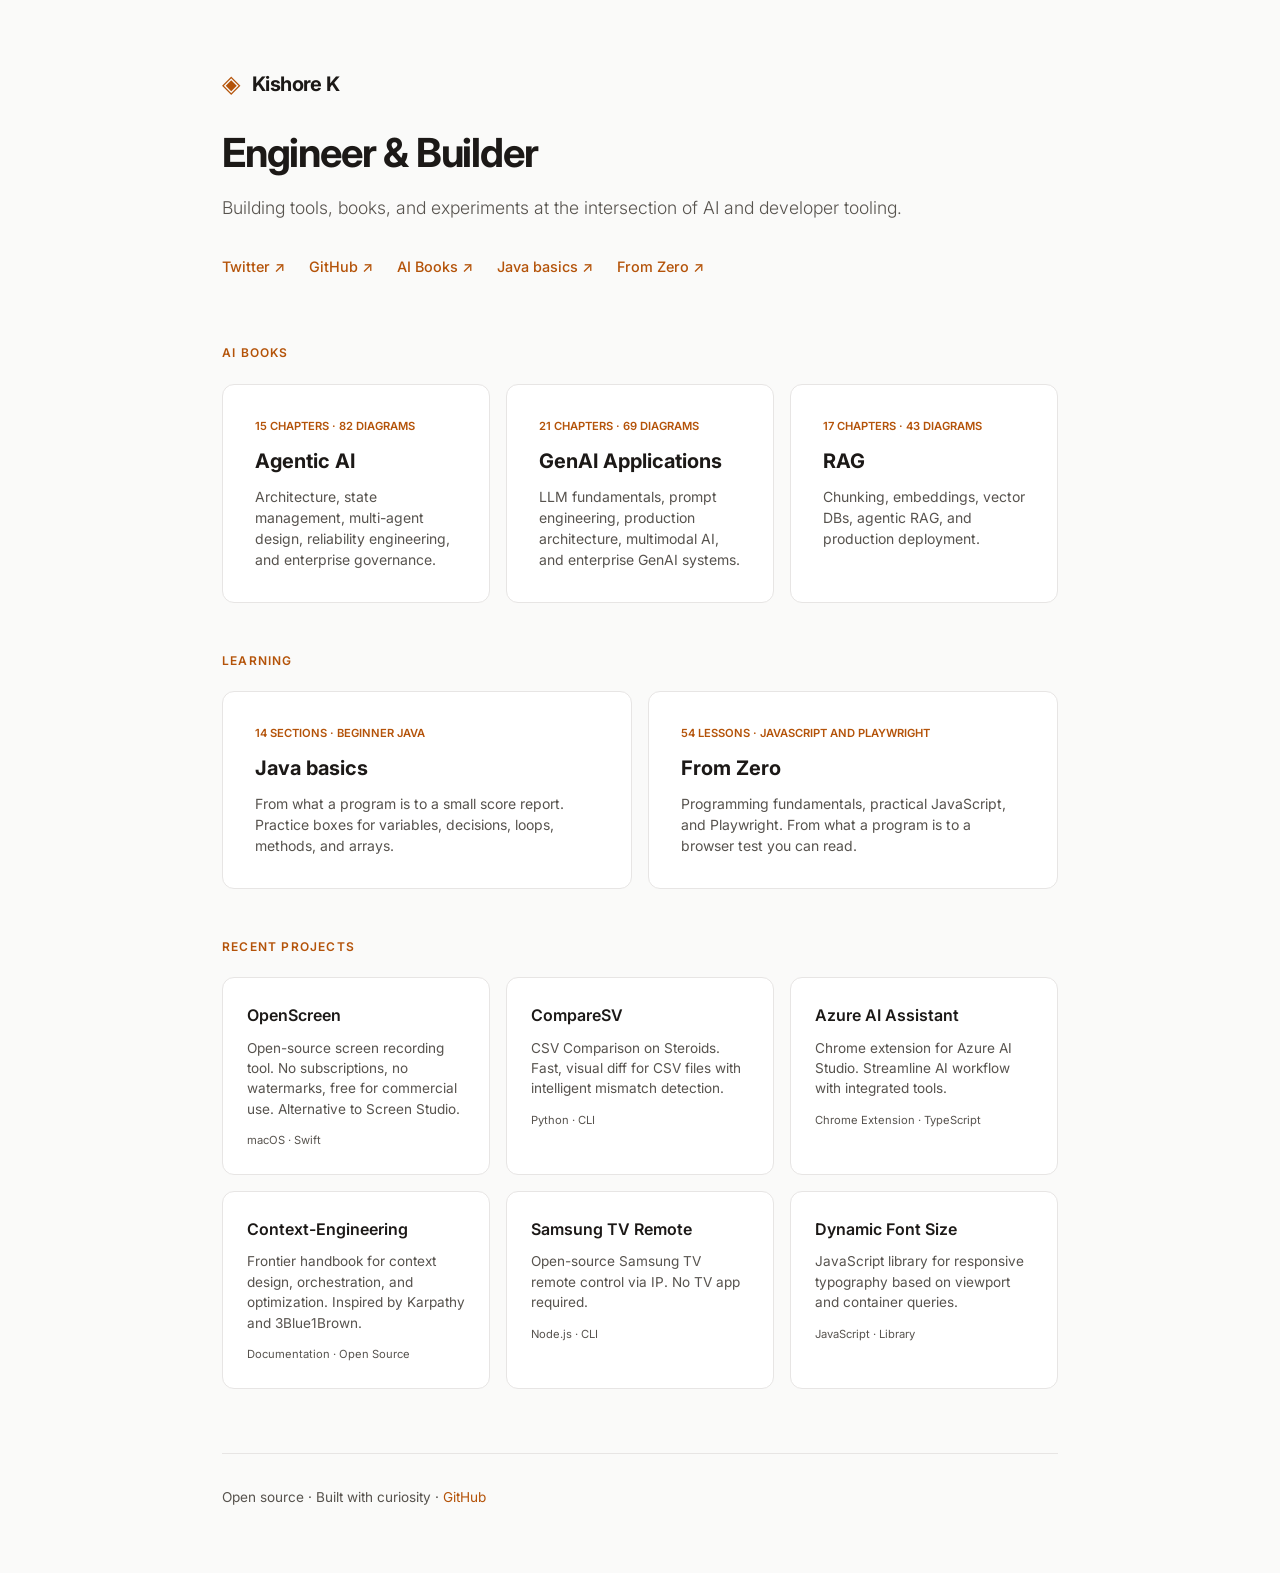
==== index.html @ 55bef1da "Count the operators lesson in From Zero." ====
<!DOCTYPE html>
<html lang="en">
<head>
  <meta charset="UTF-8">
  <meta name="viewport" content="width=device-width, initial-scale=1.0">
  <title>Kishore K - Engineer & Builder</title>
  <link rel="preconnect" href="https://fonts.googleapis.com">
  <link rel="preconnect" href="https://fonts.gstatic.com" crossorigin>
  <link href="https://fonts.googleapis.com/css2?family=Inter:wght@300;400;500;600;700&family=JetBrains+Mono:wght@400;500&display=swap" rel="stylesheet">
  <style>
    :root {
      --bg: #fafaf9;
      --bg-card: #ffffff;
      --text: #1c1917;
      --text-secondary: #57534e;
      --accent: #b45309;
      --accent-light: #fef3c7;
      --border: #e7e5e4;
    }

    * { margin: 0; padding: 0; box-sizing: border-box; }

    body {
      font-family: 'Inter', -apple-system, BlinkMacSystemFont, sans-serif;
      background: var(--bg);
      color: var(--text);
      line-height: 1.7;
      -webkit-font-smoothing: antialiased;
    }

    .container {
      max-width: 900px;
      margin: 0 auto;
      padding: 4rem 2rem;
    }

    header {
      margin-bottom: 4rem;
    }

    .logo {
      display: flex;
      align-items: center;
      gap: 0.75rem;
      margin-bottom: 1.5rem;
    }

    .logo-icon {
      font-size: 1.5rem;
      color: var(--accent);
    }

    .logo-text {
      font-size: 1.25rem;
      font-weight: 700;
      letter-spacing: -0.03em;
    }

    h1 {
      font-size: 2.5rem;
      font-weight: 700;
      letter-spacing: -0.03em;
      line-height: 1.2;
      margin-bottom: 1rem;
    }

    .subtitle {
      color: var(--text-secondary);
      font-size: 1.1rem;
      font-weight: 300;
      margin-bottom: 2rem;
    }

    .links {
      display: flex;
      gap: 1.5rem;
      flex-wrap: wrap;
    }

    .links a {
      color: var(--accent);
      text-decoration: none;
      font-weight: 500;
      font-size: 0.9rem;
      display: flex;
      align-items: center;
      gap: 0.35rem;
    }

    .links a:hover {
      text-decoration: underline;
    }

    .section {
      margin-bottom: 3rem;
    }

    .section-title {
      font-size: 0.75rem;
      font-weight: 600;
      text-transform: uppercase;
      letter-spacing: 0.1em;
      color: var(--accent);
      margin-bottom: 1.25rem;
    }

    .card-grid {
      display: grid;
      grid-template-columns: repeat(auto-fit, minmax(260px, 1fr));
      gap: 1rem;
    }

    .card {
      background: var(--bg-card);
      border: 1px solid var(--border);
      border-radius: 12px;
      padding: 1.5rem;
      text-decoration: none;
      color: inherit;
      transition: transform 0.2s, box-shadow 0.2s;
    }

    .card:hover {
      transform: translateY(-2px);
      box-shadow: 0 8px 30px rgba(0,0,0,0.06);
    }

    .card-title {
      font-size: 1rem;
      font-weight: 600;
      margin-bottom: 0.5rem;
    }

    .card-desc {
      color: var(--text-secondary);
      font-size: 0.85rem;
      line-height: 1.5;
    }

    .card-meta {
      margin-top: 0.75rem;
      font-size: 0.7rem;
      color: var(--text-secondary);
    }

    .book-card {
      background: var(--bg-card);
      border: 1px solid var(--border);
      border-radius: 12px;
      padding: 2rem;
      text-decoration: none;
      color: inherit;
      transition: transform 0.2s, box-shadow 0.2s;
    }

    .book-card:hover {
      transform: translateY(-2px);
      box-shadow: 0 8px 30px rgba(0,0,0,0.06);
    }

    .book-card-meta {
      font-size: 0.7rem;
      font-weight: 600;
      text-transform: uppercase;
      letter: 0.08em;
      color: var(--accent);
      margin-bottom: 0.5rem;
    }

    .book-card-title {
      font-size: 1.25rem;
      font-weight: 700;
      margin-bottom: 0.5rem;
    }

    .book-card-desc {
      color: var(--text-secondary);
      font-size: 0.875rem;
      line-height: 1.5;
    }

    footer {
      margin-top: 4rem;
      padding-top: 2rem;
      border-top: 1px solid var(--border);
      color: var(--text-secondary);
      font-size: 0.85rem;
    }

    footer a {
      color: var(--accent);
      text-decoration: none;
    }

    @media (max-width: 640px) {
      .container { padding: 2rem 1.25rem; }
      h1 { font-size: 1.75rem; }
      .card-grid { grid-template-columns: 1fr; }
    }
  </style>
</head>
<body>
  <div class="container">
    <header>
      <div class="logo">
        <span class="logo-icon">&#9672;</span>
        <span class="logo-text">Kishore K</span>
      </div>
      <h1>Engineer & Builder</h1>
      <p class="subtitle">Building tools, books, and experiments at the intersection of AI and developer tooling.</p>
      <div class="links">
        <a href="https://twitter.com/KishoreK" target="_blank">Twitter &#8599;</a>
        <a href="https://github.com/kishorek" target="_blank">GitHub &#8599;</a>
        <a href="ai-books/">AI Books &#8599;</a>
        <a href="java-basics/">Java basics &#8599;</a>
        <a href="from-zero/">From Zero &#8599;</a>
      </div>
    </header>

    <section class="section">
      <h2 class="section-title">AI Books</h2>
      <div class="card-grid">
        <a href="ai-books/book.html#agentic_ai_book" class="book-card">
          <div class="book-card-meta">15 Chapters &middot; 82 Diagrams</div>
          <div class="book-card-title">Agentic AI</div>
          <div class="book-card-desc">Architecture, state management, multi-agent design, reliability engineering, and enterprise governance.</div>
        </a>
        <a href="ai-books/book.html#GenAI%20Applications" class="book-card">
          <div class="book-card-meta">21 Chapters &middot; 69 Diagrams</div>
          <div class="book-card-title">GenAI Applications</div>
          <div class="book-card-desc">LLM fundamentals, prompt engineering, production architecture, multimodal AI, and enterprise GenAI systems.</div>
        </a>
        <a href="ai-books/book.html#RAG" class="book-card">
          <div class="book-card-meta">17 Chapters &middot; 43 Diagrams</div>
          <div class="book-card-title">RAG</div>
          <div class="book-card-desc">Chunking, embeddings, vector DBs, agentic RAG, and production deployment.</div>
        </a>
      </div>
    </section>

    <section class="section">
      <h2 class="section-title">Learning</h2>
      <div class="card-grid">
        <a href="java-basics/" class="book-card">
          <div class="book-card-meta">14 sections &middot; Beginner Java</div>
          <div class="book-card-title">Java basics</div>
          <div class="book-card-desc">From what a program is to a small score report. Practice boxes for variables, decisions, loops, methods, and arrays.</div>
        </a>
        <a href="from-zero/" class="book-card">
          <div class="book-card-meta">54 lessons &middot; JavaScript and Playwright</div>
          <div class="book-card-title">From Zero</div>
          <div class="book-card-desc">Programming fundamentals, practical JavaScript, and Playwright. From what a program is to a browser test you can read.</div>
        </a>
      </div>
    </section>

    <section class="section">
      <h2 class="section-title">Recent Projects</h2>
      <div class="card-grid">
        <a href="https://github.com/kishorek/openscreen" class="card" target="_blank">
          <div class="card-title">OpenScreen</div>
          <div class="card-desc">Open-source screen recording tool. No subscriptions, no watermarks, free for commercial use. Alternative to Screen Studio.</div>
          <div class="card-meta">macOS &middot; Swift</div>
        </a>
        <a href="https://github.com/kishorek/comparesv" class="card" target="_blank">
          <div class="card-title">CompareSV</div>
          <div class="card-desc">CSV Comparison on Steroids. Fast, visual diff for CSV files with intelligent mismatch detection.</div>
          <div class="card-meta">Python &middot; CLI</div>
        </a>
        <a href="https://github.com/kishorek/azure-ai-assistant" class="card" target="_blank">
          <div class="card-title">Azure AI Assistant</div>
          <div class="card-desc">Chrome extension for Azure AI Studio. Streamline AI workflow with integrated tools.</div>
          <div class="card-meta">Chrome Extension &middot; TypeScript</div>
        </a>
        <a href="https://github.com/kishorek/Context-Engineering" class="card" target="_blank">
          <div class="card-title">Context-Engineering</div>
          <div class="card-desc">Frontier handbook for context design, orchestration, and optimization. Inspired by Karpathy and 3Blue1Brown.</div>
          <div class="card-meta">Documentation &middot; Open Source</div>
        </a>
        <a href="https://github.com/kishorek/samsung-tv-remote" class="card" target="_blank">
          <div class="card-title">Samsung TV Remote</div>
          <div class="card-desc">Open-source Samsung TV remote control via IP. No TV app required.</div>
          <div class="card-meta">Node.js &middot; CLI</div>
        </a>
        <a href="https://github.com/kishorek/dynamic-font-size-js" class="card" target="_blank">
          <div class="card-title">Dynamic Font Size</div>
          <div class="card-desc">JavaScript library for responsive typography based on viewport and container queries.</div>
          <div class="card-meta">JavaScript &middot; Library</div>
        </a>
      </div>
    </section>

    <footer>
      <p>Open source &middot; Built with curiosity &middot; <a href="https://github.com/kishorek" target="_blank">GitHub</a></p>
    </footer>
  </div>
</body>
</html>
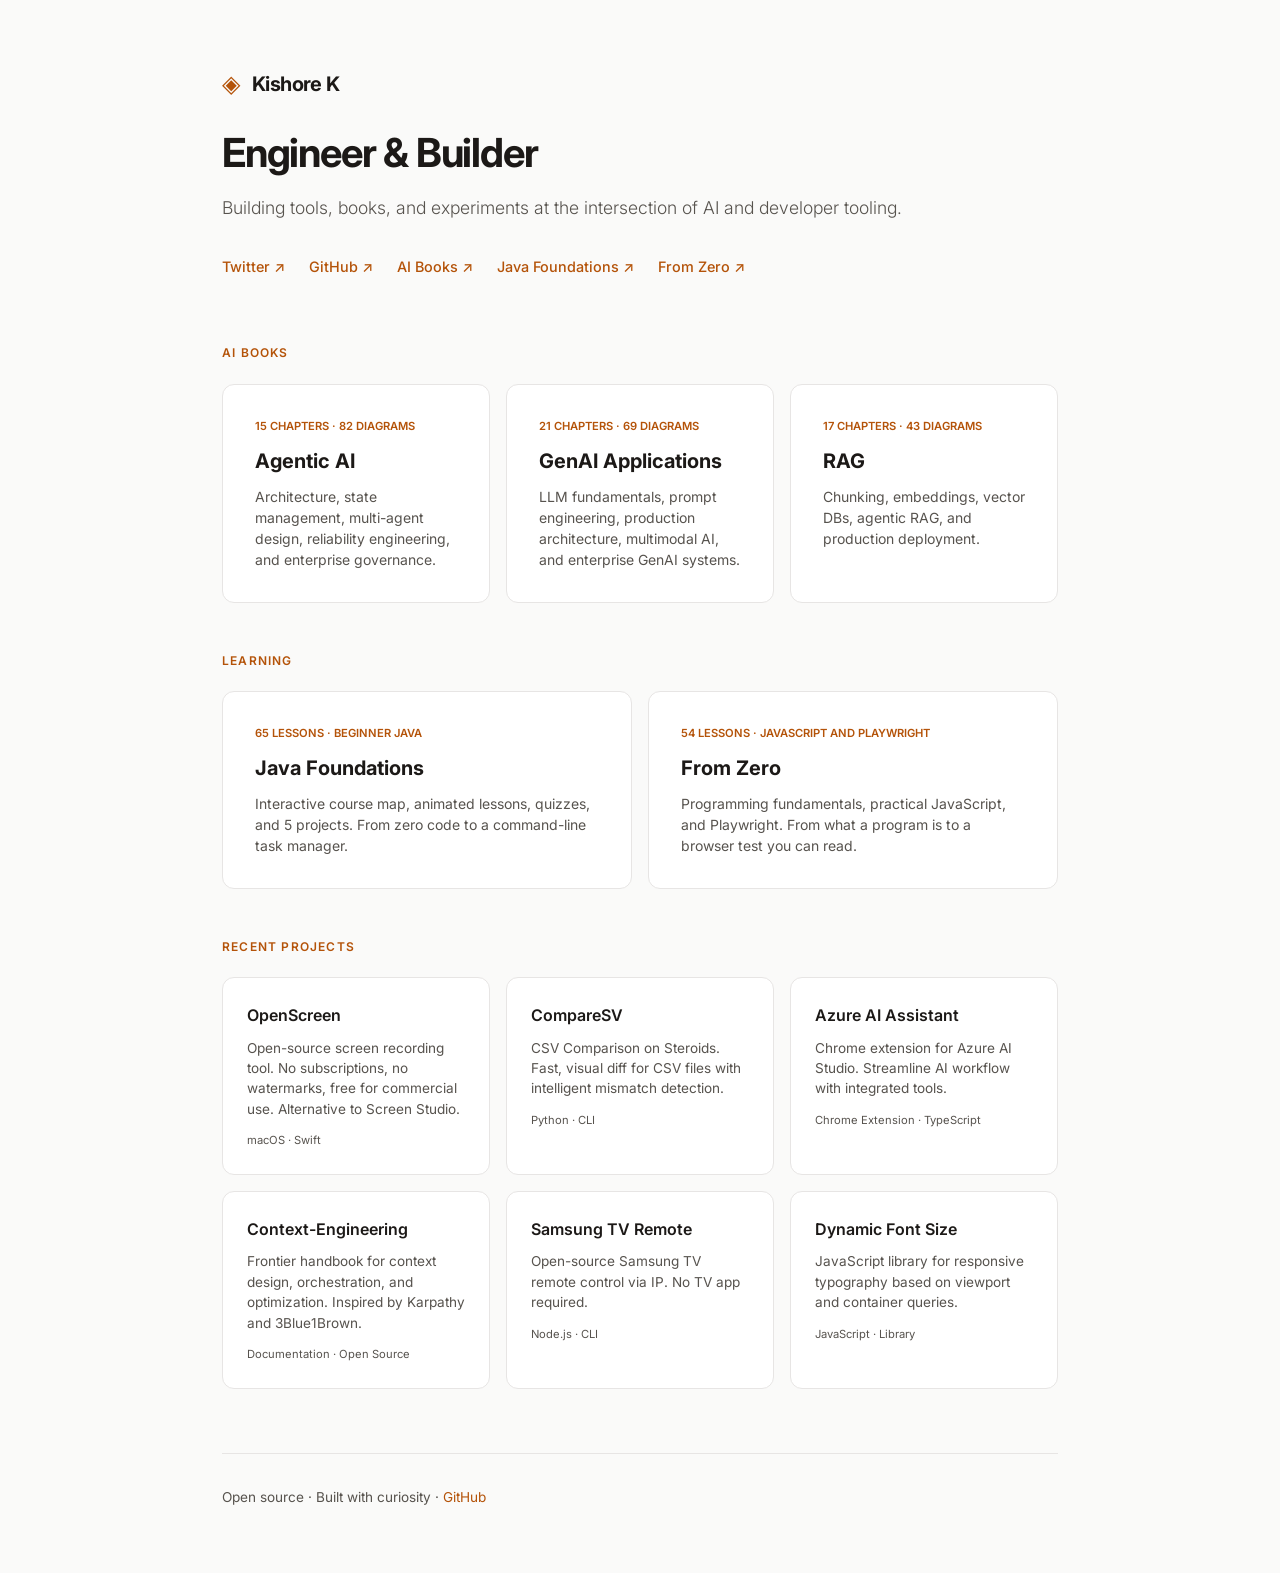
==== commit 623eee2a: "Point Java tutorial links to the new Java Foundations course" ====
--- a/index.html
+++ b/index.html
@@ -212,7 +212,7 @@
         <a href="https://twitter.com/KishoreK" target="_blank">Twitter &#8599;</a>
         <a href="https://github.com/kishorek" target="_blank">GitHub &#8599;</a>
         <a href="ai-books/">AI Books &#8599;</a>
-        <a href="java-basics/">Java basics &#8599;</a>
+        <a href="https://kishorek.github.io/java-foundations/">Java Foundations &#8599;</a>
         <a href="from-zero/">From Zero &#8599;</a>
       </div>
     </header>
@@ -241,10 +241,10 @@
     <section class="section">
       <h2 class="section-title">Learning</h2>
       <div class="card-grid">
-        <a href="java-basics/" class="book-card">
-          <div class="book-card-meta">14 sections &middot; Beginner Java</div>
-          <div class="book-card-title">Java basics</div>
-          <div class="book-card-desc">From what a program is to a small score report. Practice boxes for variables, decisions, loops, methods, and arrays.</div>
+        <a href="https://kishorek.github.io/java-foundations/" class="book-card">
+          <div class="book-card-meta">65 lessons &middot; Beginner Java</div>
+          <div class="book-card-title">Java Foundations</div>
+          <div class="book-card-desc">Interactive course map, animated lessons, quizzes, and 5 projects. From zero code to a command-line task manager.</div>
         </a>
         <a href="from-zero/" class="book-card">
           <div class="book-card-meta">54 lessons &middot; JavaScript and Playwright</div>
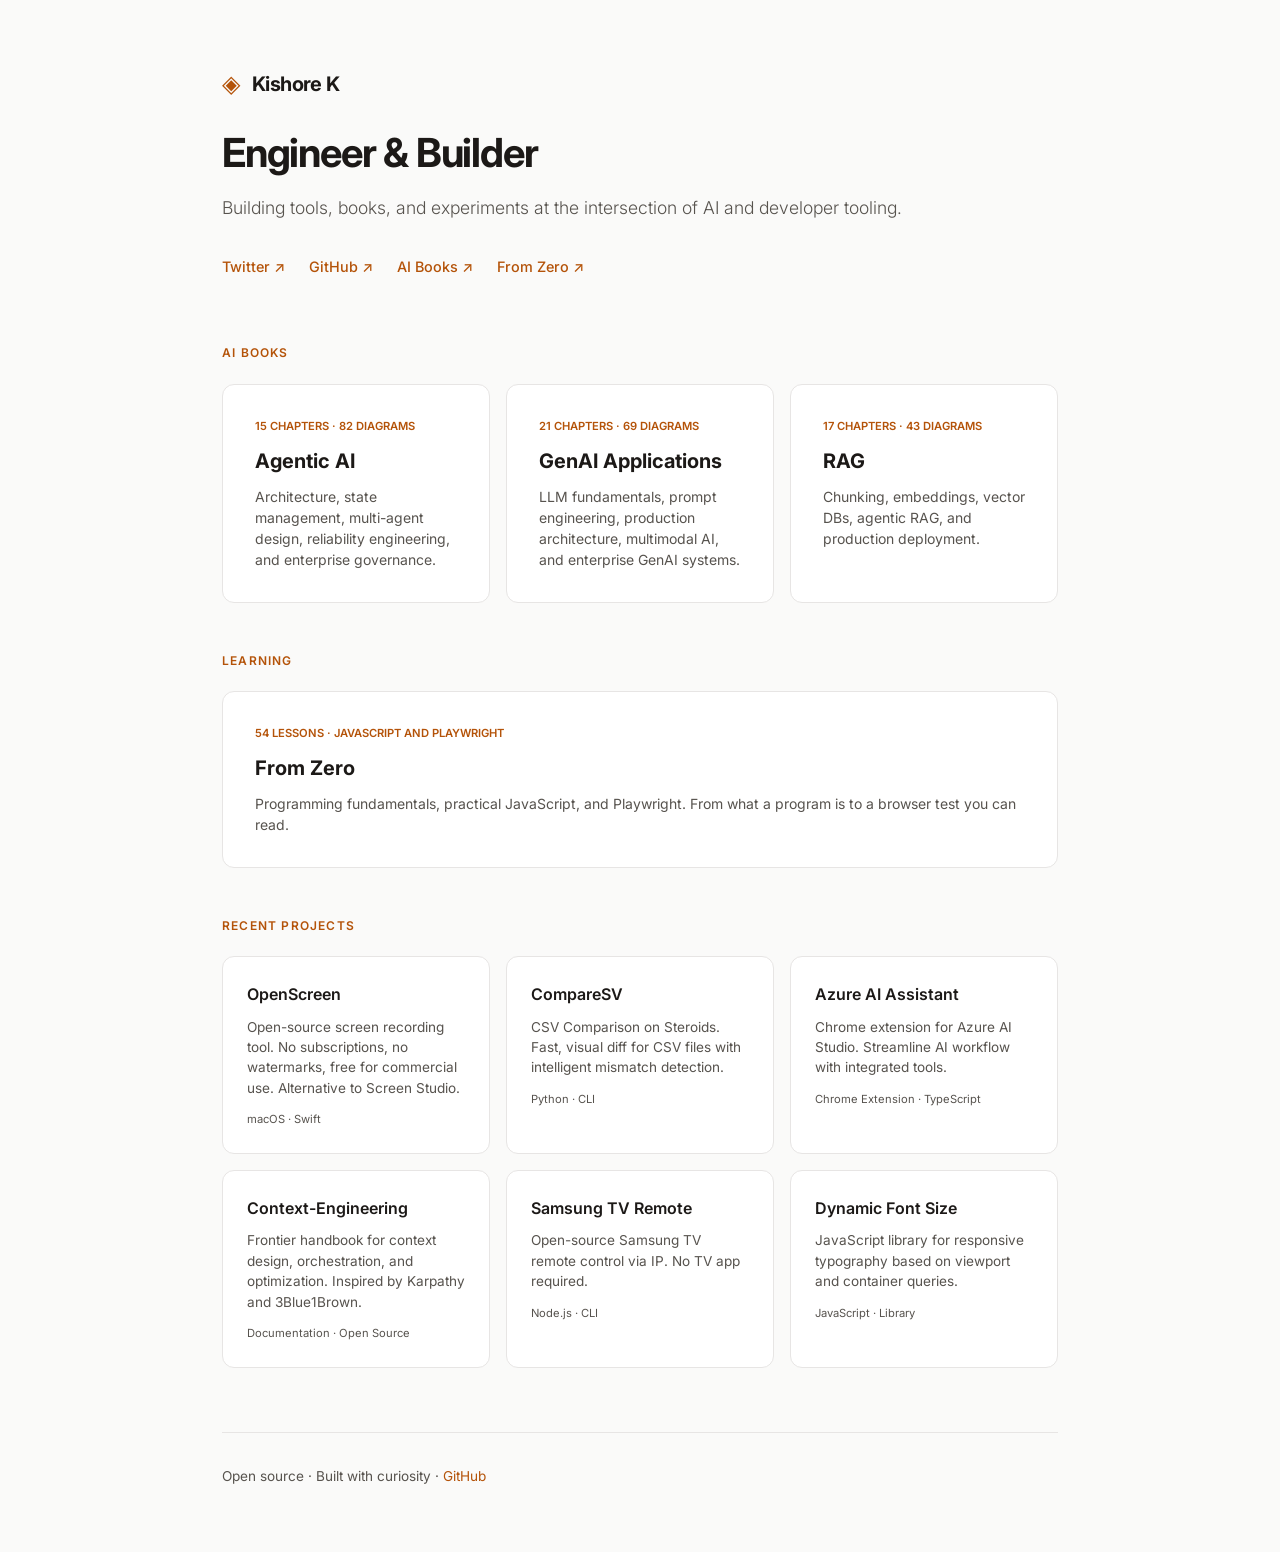
==== commit 819f2f12: "Temporarily remove Java Foundations links from home page" ====
--- a/index.html
+++ b/index.html
@@ -212,7 +212,6 @@
         <a href="https://twitter.com/KishoreK" target="_blank">Twitter &#8599;</a>
         <a href="https://github.com/kishorek" target="_blank">GitHub &#8599;</a>
         <a href="ai-books/">AI Books &#8599;</a>
-        <a href="https://kishorek.github.io/java-foundations/">Java Foundations &#8599;</a>
         <a href="from-zero/">From Zero &#8599;</a>
       </div>
     </header>
@@ -241,11 +240,6 @@
     <section class="section">
       <h2 class="section-title">Learning</h2>
       <div class="card-grid">
-        <a href="https://kishorek.github.io/java-foundations/" class="book-card">
-          <div class="book-card-meta">65 lessons &middot; Beginner Java</div>
-          <div class="book-card-title">Java Foundations</div>
-          <div class="book-card-desc">Interactive course map, animated lessons, quizzes, and 5 projects. From zero code to a command-line task manager.</div>
-        </a>
         <a href="from-zero/" class="book-card">
           <div class="book-card-meta">54 lessons &middot; JavaScript and Playwright</div>
           <div class="book-card-title">From Zero</div>
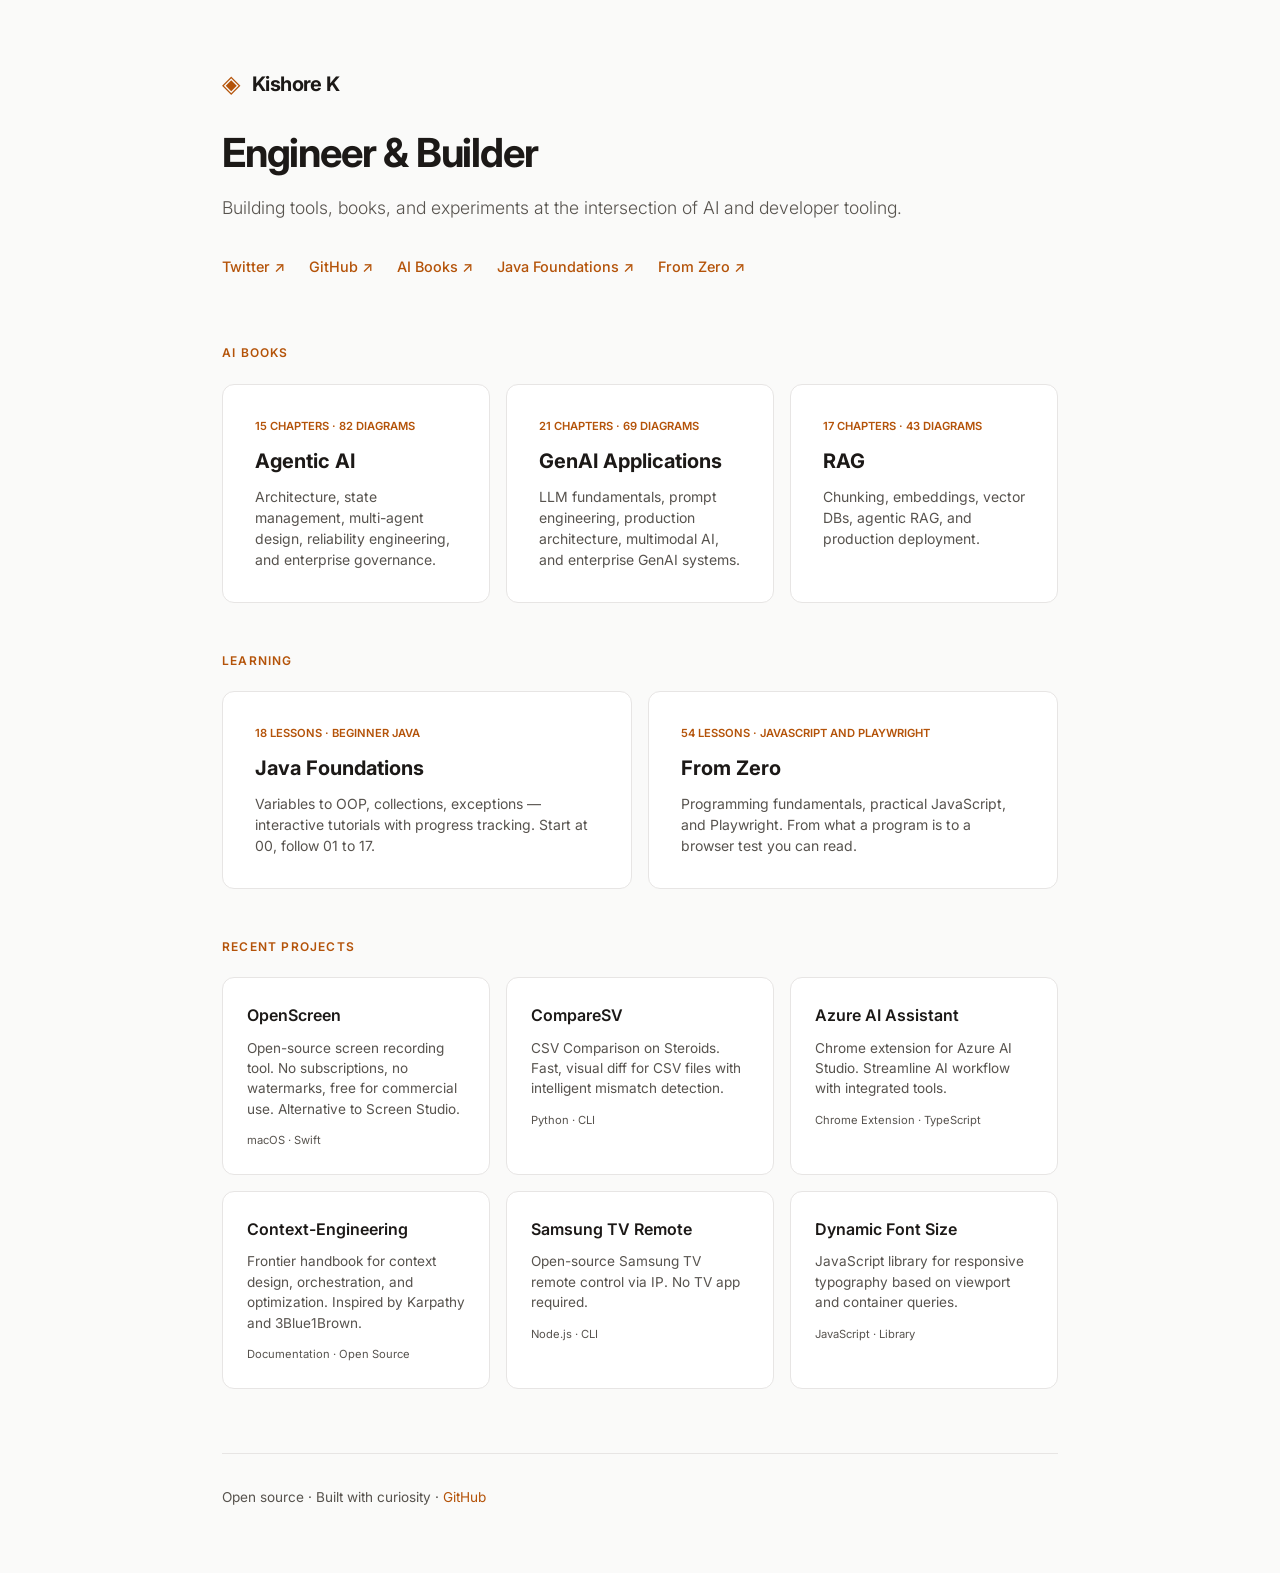
==== commit d328e3c7: "Add Java Foundations course link to home page" ====
--- a/index.html
+++ b/index.html
@@ -212,6 +212,7 @@
         <a href="https://twitter.com/KishoreK" target="_blank">Twitter &#8599;</a>
         <a href="https://github.com/kishorek" target="_blank">GitHub &#8599;</a>
         <a href="ai-books/">AI Books &#8599;</a>
+        <a href="https://kishorek.github.io/java-foundations/">Java Foundations &#8599;</a>
         <a href="from-zero/">From Zero &#8599;</a>
       </div>
     </header>
@@ -240,6 +241,11 @@
     <section class="section">
       <h2 class="section-title">Learning</h2>
       <div class="card-grid">
+        <a href="https://kishorek.github.io/java-foundations/" class="book-card">
+          <div class="book-card-meta">18 lessons &middot; Beginner Java</div>
+          <div class="book-card-title">Java Foundations</div>
+          <div class="book-card-desc">Variables to OOP, collections, exceptions — interactive tutorials with progress tracking. Start at 00, follow 01 to 17.</div>
+        </a>
         <a href="from-zero/" class="book-card">
           <div class="book-card-meta">54 lessons &middot; JavaScript and Playwright</div>
           <div class="book-card-title">From Zero</div>
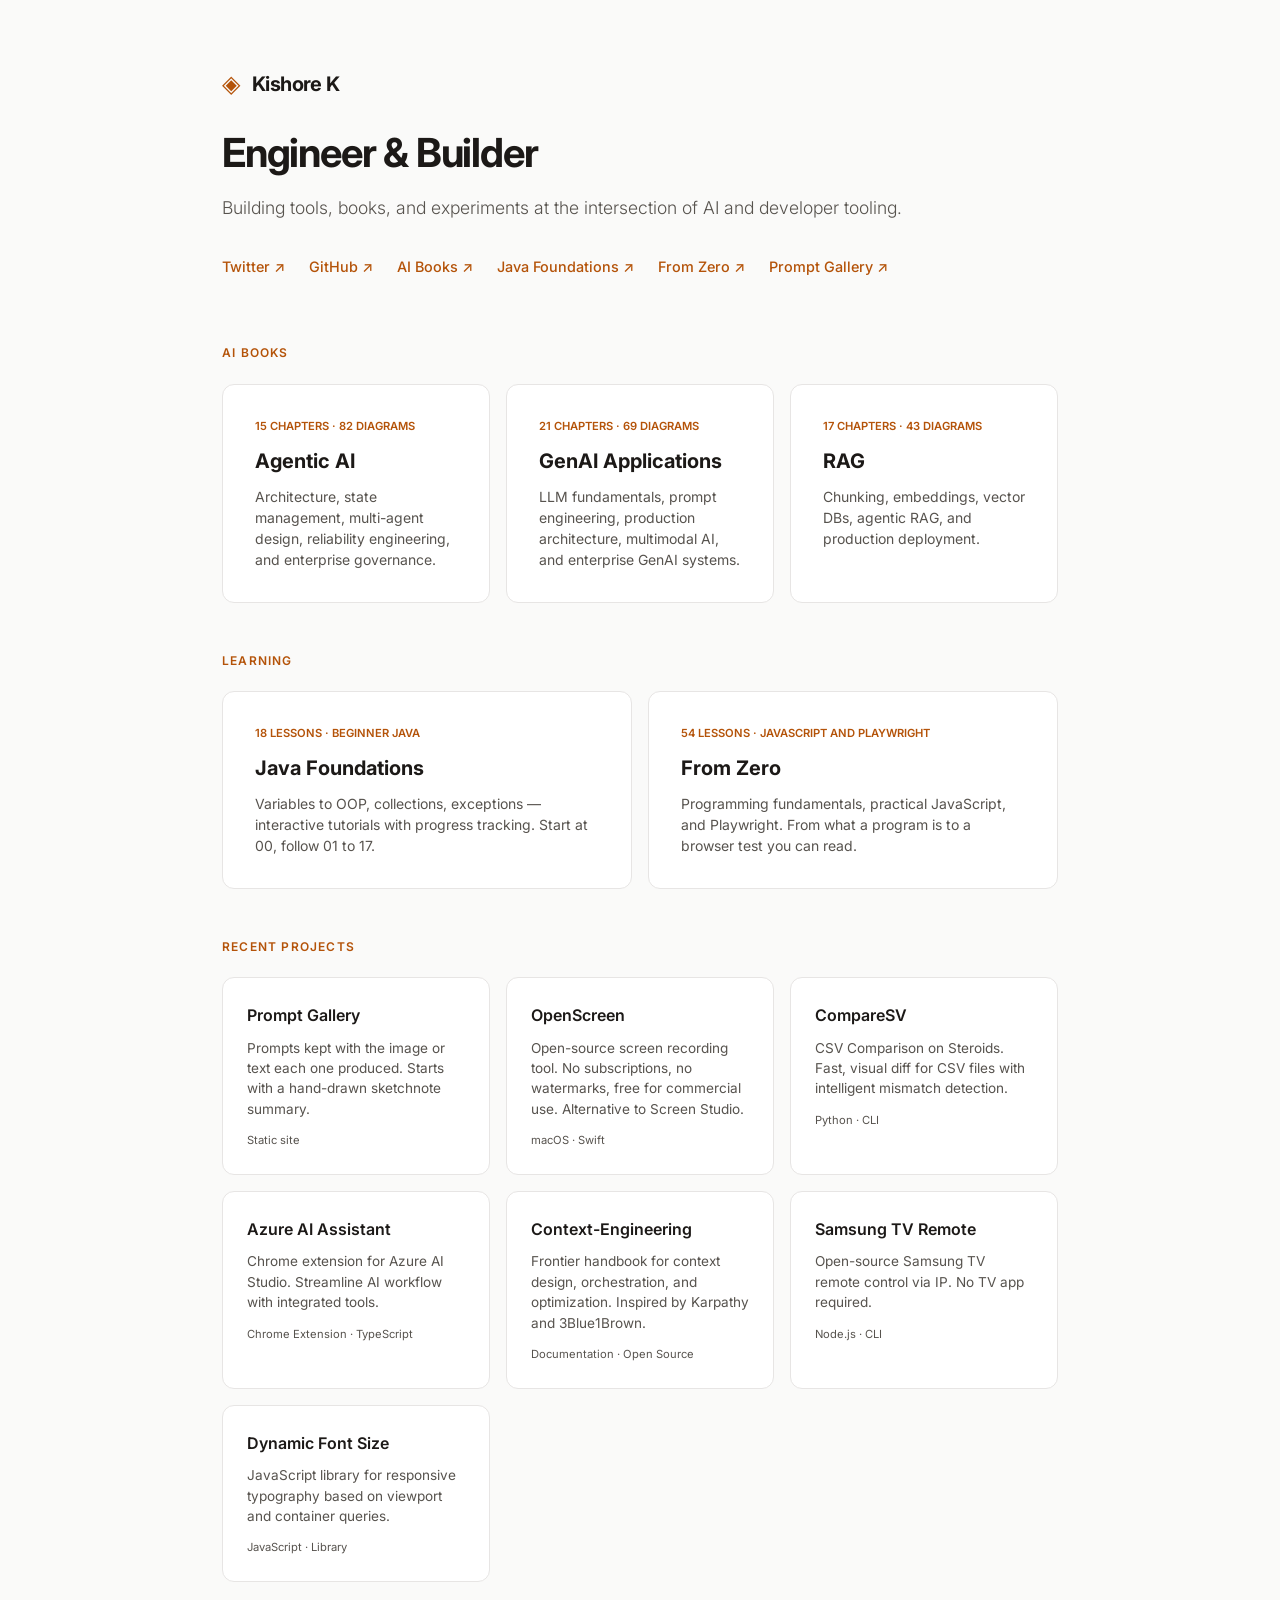
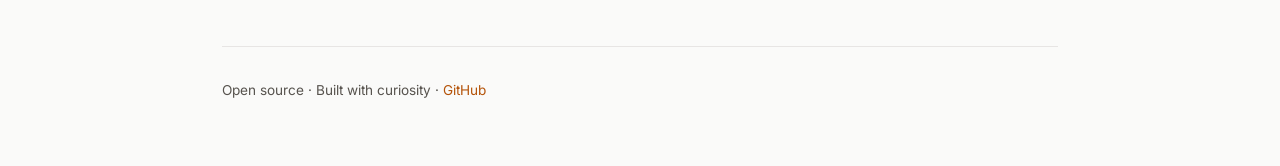
==== commit a0192ac6: "Add the prompt gallery to the site." ====
--- a/index.html
+++ b/index.html
@@ -214,6 +214,7 @@
         <a href="ai-books/">AI Books &#8599;</a>
         <a href="https://kishorek.github.io/java-foundations/">Java Foundations &#8599;</a>
         <a href="from-zero/">From Zero &#8599;</a>
+        <a href="prompt-gallery/">Prompt Gallery &#8599;</a>
       </div>
     </header>
 
@@ -257,6 +258,11 @@
     <section class="section">
       <h2 class="section-title">Recent Projects</h2>
       <div class="card-grid">
+        <a href="prompt-gallery/" class="card">
+          <div class="card-title">Prompt Gallery</div>
+          <div class="card-desc">Prompts kept with the image or text each one produced. Starts with a hand-drawn sketchnote summary.</div>
+          <div class="card-meta">Static site</div>
+        </a>
         <a href="https://github.com/kishorek/openscreen" class="card" target="_blank">
           <div class="card-title">OpenScreen</div>
           <div class="card-desc">Open-source screen recording tool. No subscriptions, no watermarks, free for commercial use. Alternative to Screen Studio.</div>
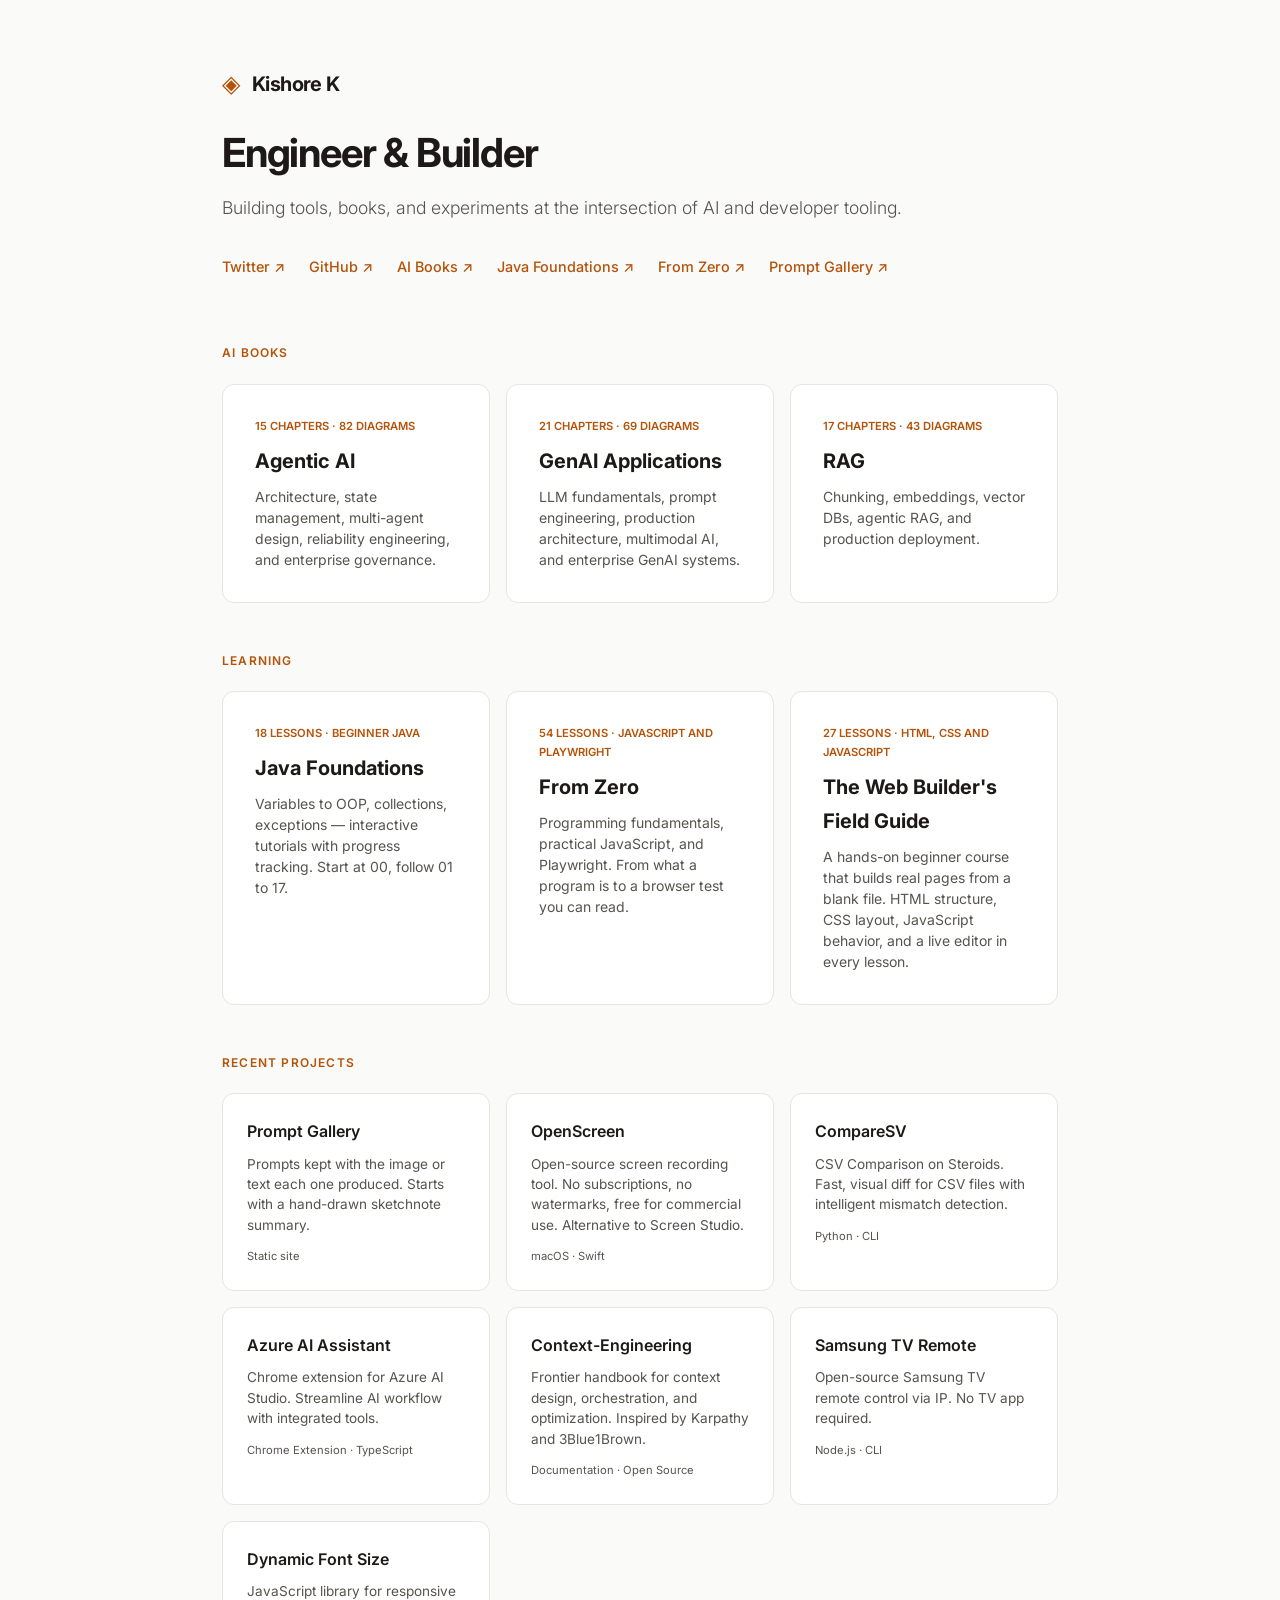
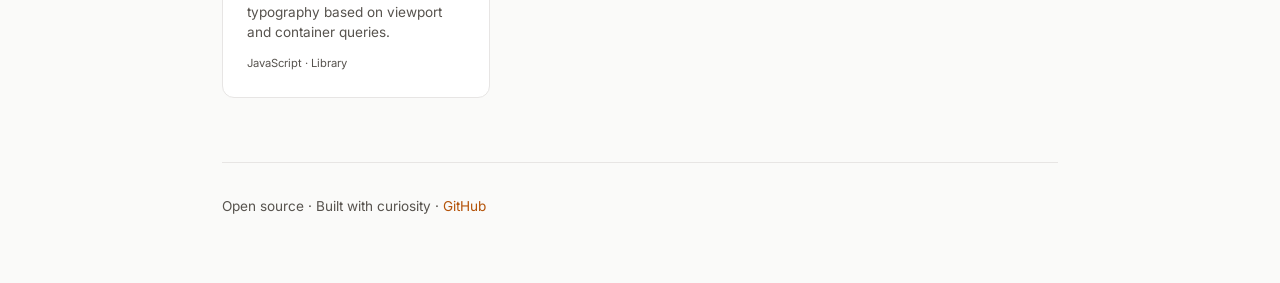
==== commit 4548b577: "Link the Web Builder's Field Guide from the Learning section" ====
--- a/index.html
+++ b/index.html
@@ -252,6 +252,11 @@
           <div class="book-card-title">From Zero</div>
           <div class="book-card-desc">Programming fundamentals, practical JavaScript, and Playwright. From what a program is to a browser test you can read.</div>
         </a>
+        <a href="js-tutorial/" class="book-card">
+          <div class="book-card-meta">27 lessons &middot; HTML, CSS and JavaScript</div>
+          <div class="book-card-title">The Web Builder's Field Guide</div>
+          <div class="book-card-desc">A hands-on beginner course that builds real pages from a blank file. HTML structure, CSS layout, JavaScript behavior, and a live editor in every lesson.</div>
+        </a>
       </div>
     </section>
 
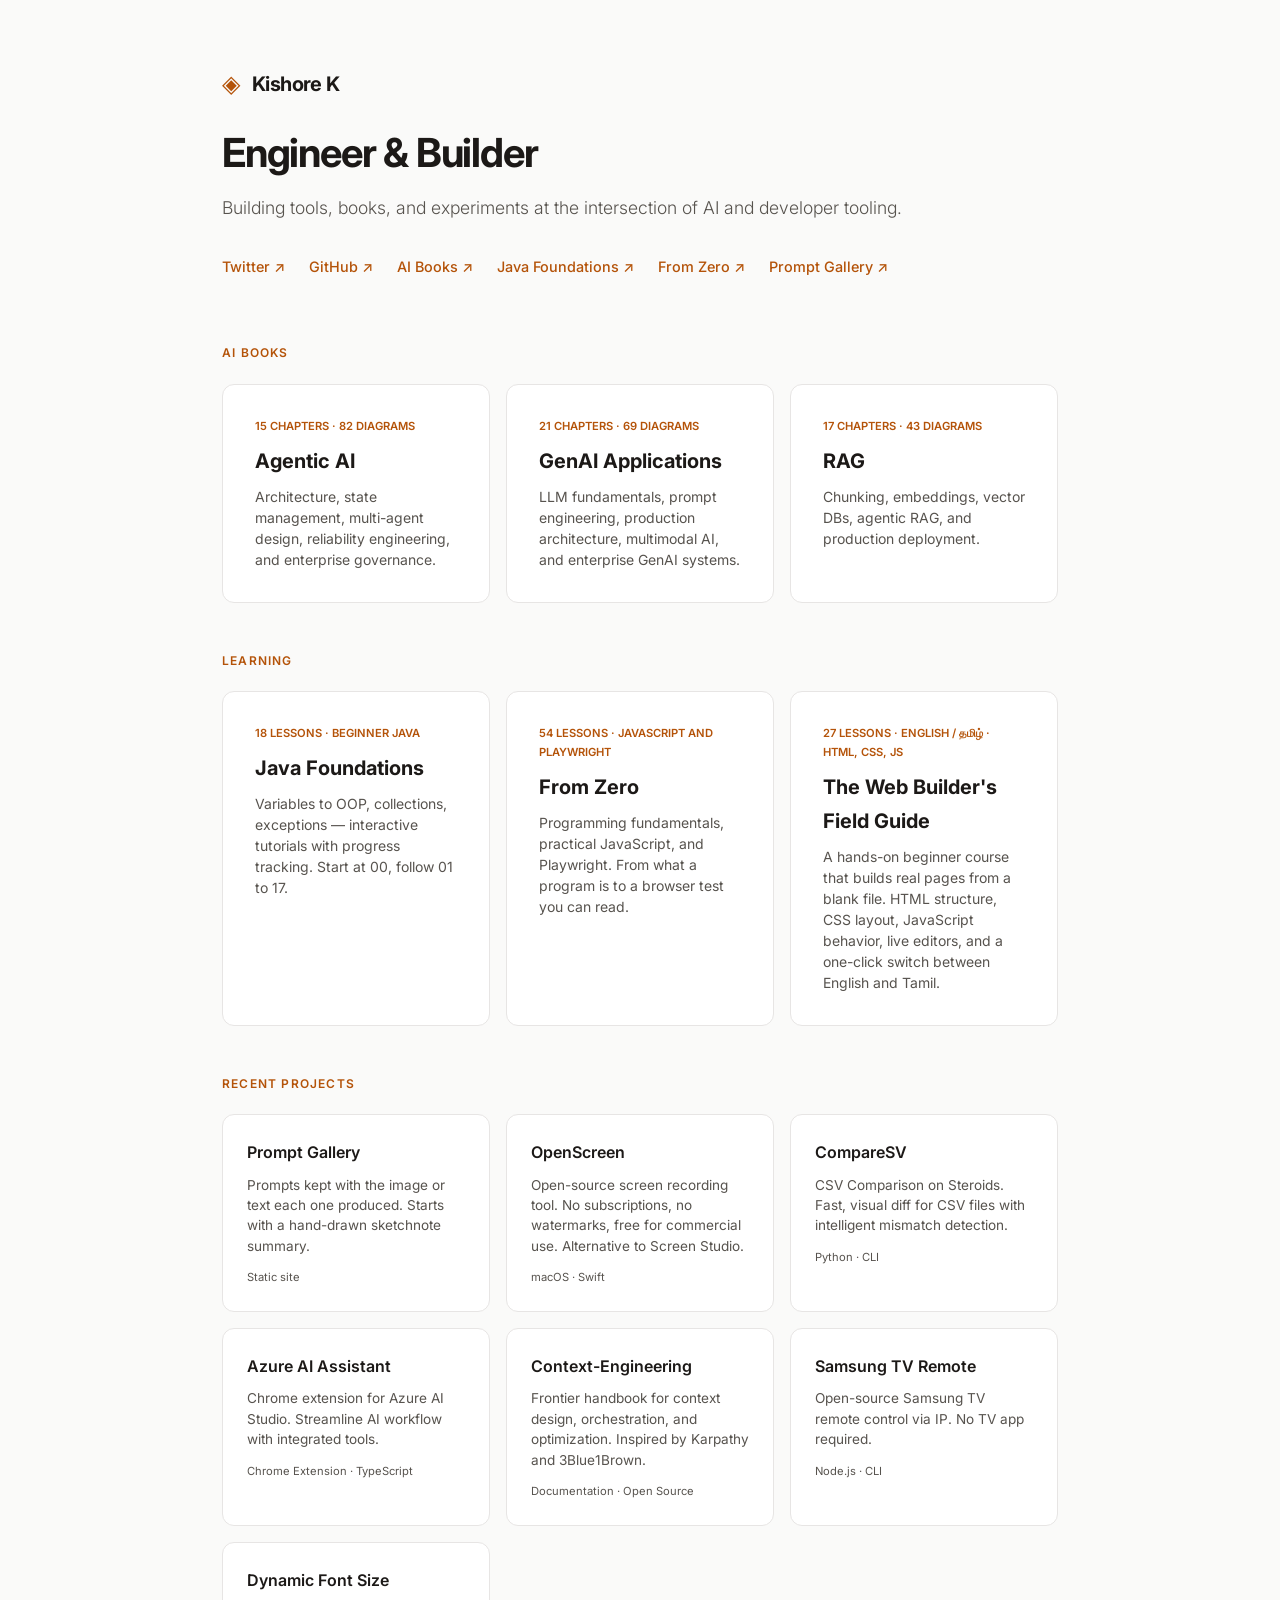
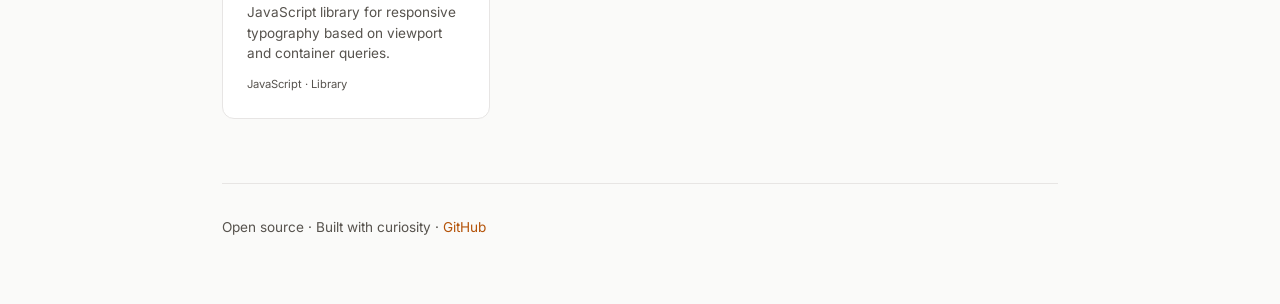
==== commit 9112a8c5: "Mention the English-Tamil mode for the Web Builder's Field Guide" ====
--- a/index.html
+++ b/index.html
@@ -253,9 +253,9 @@
           <div class="book-card-desc">Programming fundamentals, practical JavaScript, and Playwright. From what a program is to a browser test you can read.</div>
         </a>
         <a href="js-tutorial/" class="book-card">
-          <div class="book-card-meta">27 lessons &middot; HTML, CSS and JavaScript</div>
+          <div class="book-card-meta">27 lessons &middot; English / தமிழ் &middot; HTML, CSS, JS</div>
           <div class="book-card-title">The Web Builder's Field Guide</div>
-          <div class="book-card-desc">A hands-on beginner course that builds real pages from a blank file. HTML structure, CSS layout, JavaScript behavior, and a live editor in every lesson.</div>
+          <div class="book-card-desc">A hands-on beginner course that builds real pages from a blank file. HTML structure, CSS layout, JavaScript behavior, live editors, and a one-click switch between English and Tamil.</div>
         </a>
       </div>
     </section>
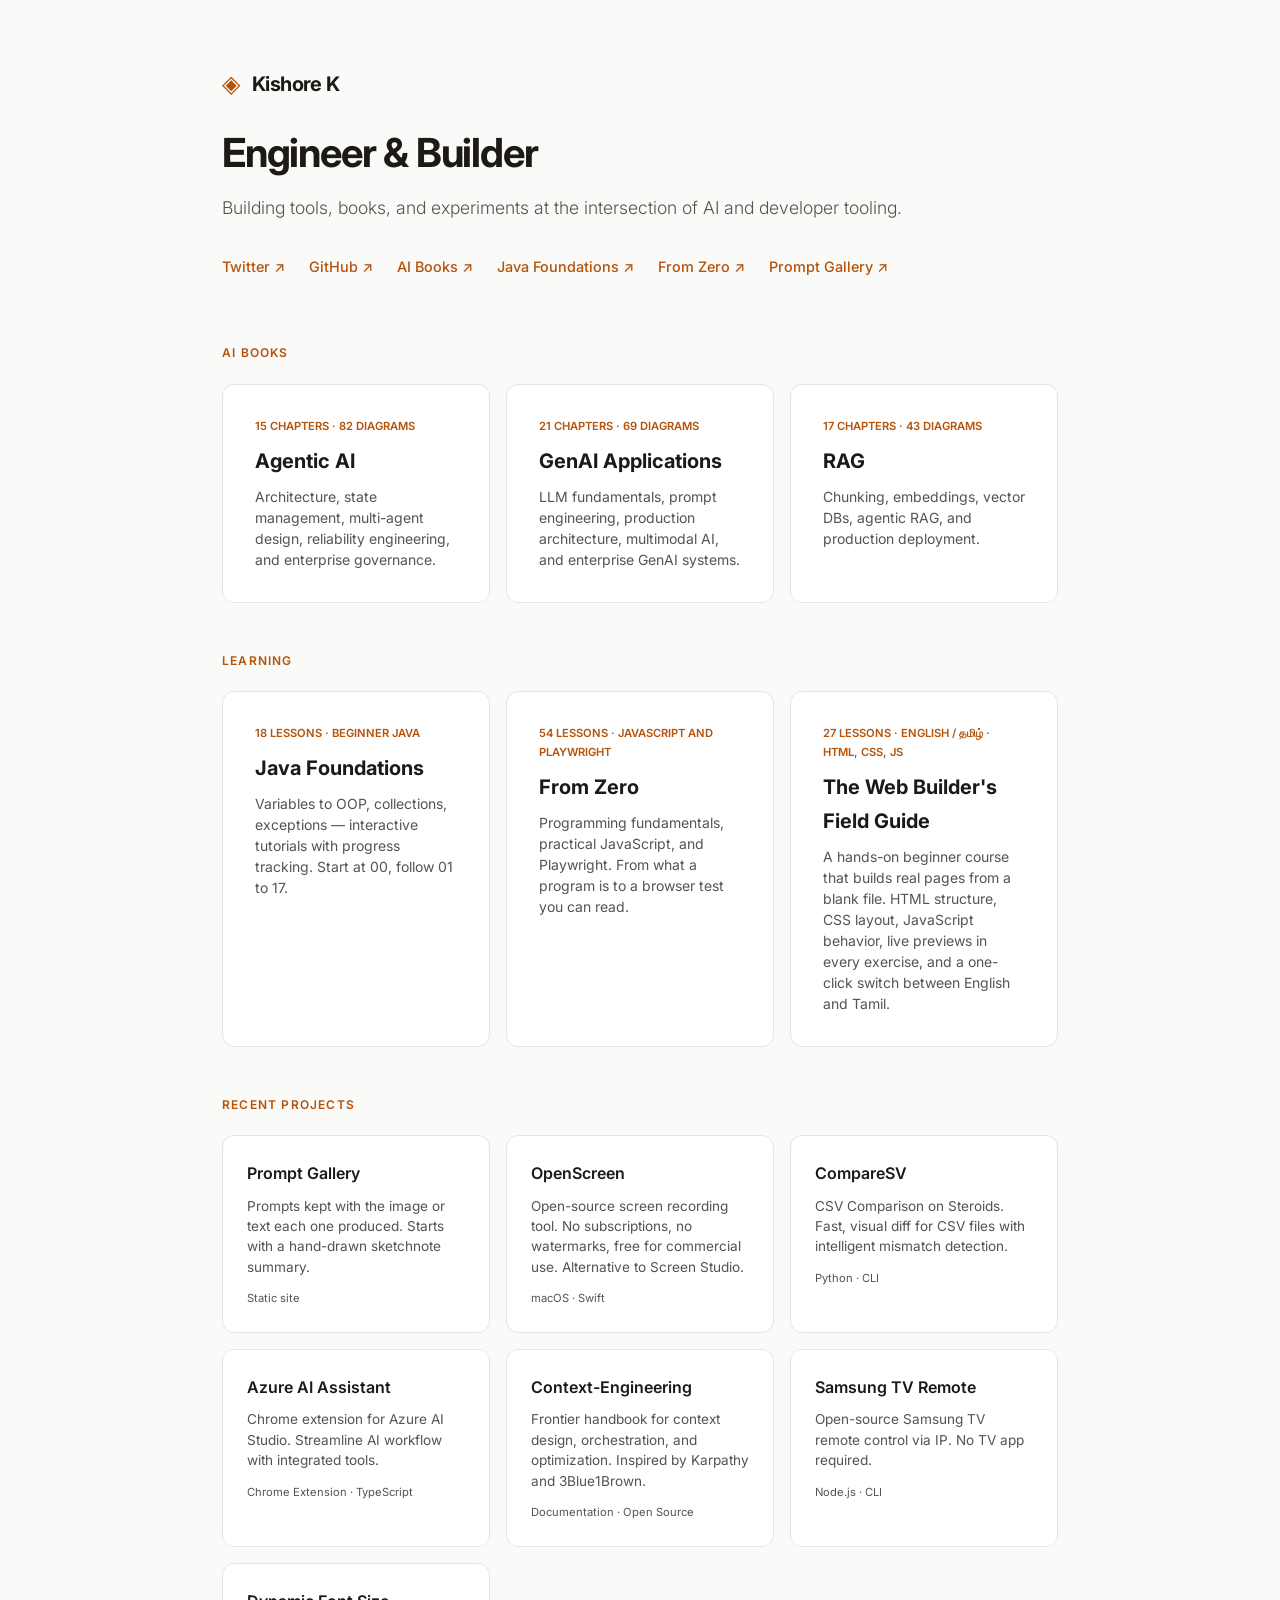
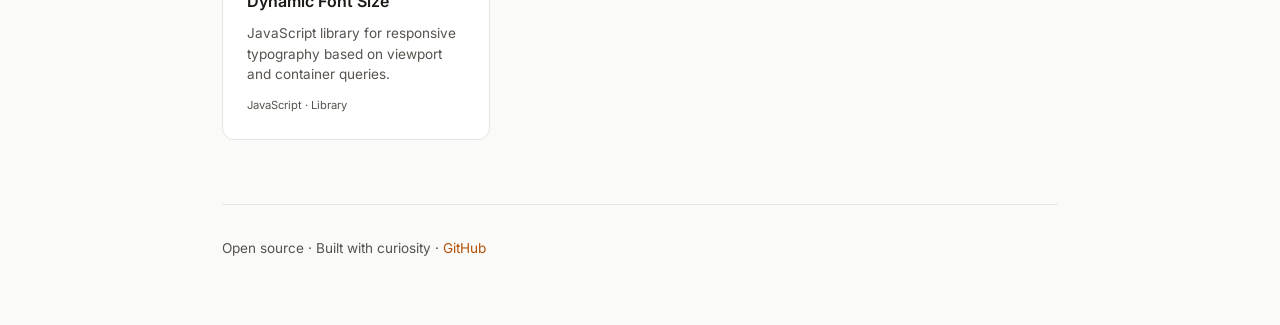
==== commit a3a2b147: "Mention live previews in the course card" ====
--- a/index.html
+++ b/index.html
@@ -255,7 +255,7 @@
         <a href="js-tutorial/" class="book-card">
           <div class="book-card-meta">27 lessons &middot; English / தமிழ் &middot; HTML, CSS, JS</div>
           <div class="book-card-title">The Web Builder's Field Guide</div>
-          <div class="book-card-desc">A hands-on beginner course that builds real pages from a blank file. HTML structure, CSS layout, JavaScript behavior, live editors, and a one-click switch between English and Tamil.</div>
+          <div class="book-card-desc">A hands-on beginner course that builds real pages from a blank file. HTML structure, CSS layout, JavaScript behavior, live previews in every exercise, and a one-click switch between English and Tamil.</div>
         </a>
       </div>
     </section>
